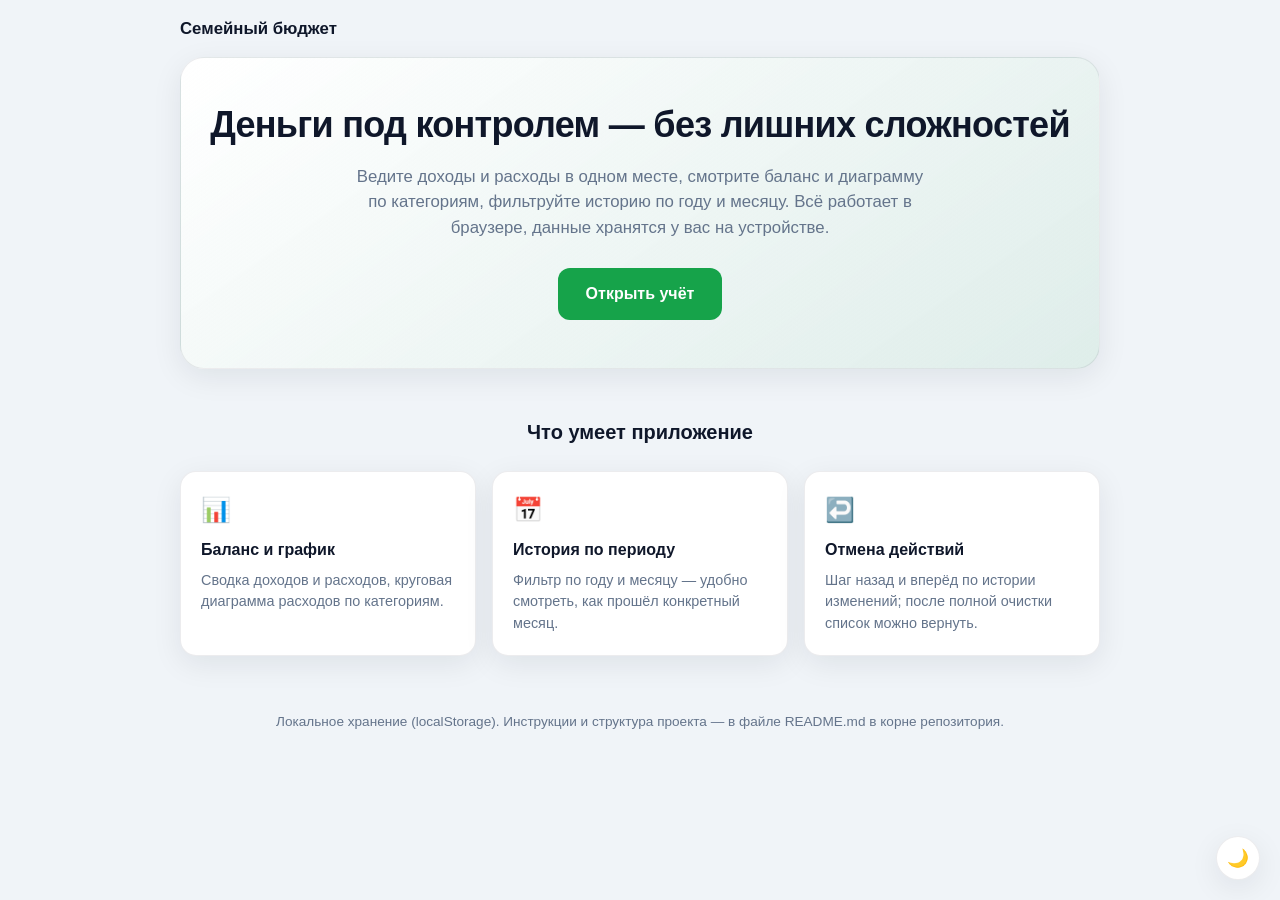
==== index.html @ d7f28ec0 "Добавила файлы сайта" ====
<!DOCTYPE html>
<html lang="ru">
<head>
  <meta charset="UTF-8" />
  <meta name="viewport" content="width=device-width, initial-scale=1.0" />
  <meta name="description" content="Простой семейный бюджет в браузере: доходы, расходы, график и история по месяцам. Без регистрации." />
  <title>Семейный бюджет — главная</title>
  <style>
    *, *::before, *::after { box-sizing: border-box; }
    :root {
      --bg: #f0f4f8;
      --text: #0f172a;
      --muted: #64748b;
      --card: #ffffff;
      --accent: #16a34a;
      --accent-hover: #15803d;
      --border: rgba(15, 23, 42, 0.08);
      --shadow: 0 8px 30px rgba(15, 23, 42, 0.08);
    }
    html[data-theme="dark"] {
      --bg: #0b1220;
      --text: #e2e8f0;
      --muted: #94a3b8;
      --card: #111c33;
      --accent: #22c55e;
      --accent-hover: #4ade80;
      --border: rgba(226, 232, 240, 0.1);
      --shadow: 0 12px 40px rgba(0, 0, 0, 0.35);
    }
    body {
      margin: 0;
      font-family: -apple-system, BlinkMacSystemFont, "Segoe UI", Roboto, sans-serif;
      background: var(--bg);
      color: var(--text);
      line-height: 1.5;
      transition: background 0.2s ease, color 0.2s ease;
    }
    .wrap {
      max-width: 960px;
      margin: 0 auto;
      padding: 0 20px 48px;
    }
    header.site-header {
      display: flex;
      align-items: center;
      justify-content: space-between;
      padding: 16px 0;
      gap: 12px;
    }
    .logo {
      font-weight: 700;
      font-size: 1.05rem;
      color: var(--text);
      text-decoration: none;
    }
    .theme-btn {
      border: 1px solid var(--border);
      background: var(--card);
      border-radius: 999px;
      width: 44px;
      height: 44px;
      cursor: pointer;
      font-size: 1.1rem;
      box-shadow: var(--shadow);
      position: fixed;
      right: 20px;
      bottom: 20px;
      z-index: 1000;
    }
    .hero {
      text-align: center;
      padding: 40px 0 48px;
      border-radius: 24px;
      background: linear-gradient(145deg, var(--card) 0%, rgba(22, 163, 74, 0.08) 100%);
      box-shadow: var(--shadow);
      border: 1px solid var(--border);
    }
    .hero h1 {
      margin: 0 0 12px;
      font-size: clamp(1.6rem, 5vw, 2.25rem);
      letter-spacing: -0.02em;
    }
    .hero p {
      margin: 0 auto 28px;
      max-width: 34em;
      color: var(--muted);
      font-size: 1.05rem;
    }
    .cta-row {
      display: flex;
      flex-wrap: wrap;
      gap: 12px;
      justify-content: center;
    }
    .btn {
      display: inline-flex;
      align-items: center;
      justify-content: center;
      padding: 14px 28px;
      border-radius: 12px;
      font-size: 1rem;
      font-weight: 600;
      text-decoration: none;
      border: none;
      cursor: pointer;
      transition: transform 0.12s ease, background 0.15s ease;
    }
    .btn:active { transform: scale(0.98); }
    .btn-primary {
      background: var(--accent);
      color: #fff;
    }
    .btn-primary:hover { background: var(--accent-hover); }
    .btn-secondary {
      background: transparent;
      color: var(--text);
      border: 1px solid var(--border);
    }
    .btn-secondary:hover {
      background: rgba(15, 23, 42, 0.04);
    }
    html[data-theme="dark"] .btn-secondary:hover {
      background: rgba(255, 255, 255, 0.06);
    }
    .features {
      margin-top: 48px;
    }
    .features h2 {
      text-align: center;
      font-size: 1.25rem;
      margin: 0 0 24px;
    }
    .grid {
      display: grid;
      grid-template-columns: repeat(auto-fit, minmax(220px, 1fr));
      gap: 16px;
    }
    .feature-card {
      background: var(--card);
      border-radius: 16px;
      padding: 20px;
      border: 1px solid var(--border);
      box-shadow: var(--shadow);
    }
    .feature-card h3 {
      margin: 0 0 8px;
      font-size: 1rem;
    }
    .feature-card p {
      margin: 0;
      font-size: 0.9rem;
      color: var(--muted);
    }
    .feature-icon {
      font-size: 1.5rem;
      margin-bottom: 10px;
    }
    footer.site-footer {
      margin-top: 56px;
      text-align: center;
      font-size: 0.85rem;
      color: var(--muted);
    }
    footer.site-footer a {
      color: var(--accent);
    }
    code {
      font-family: ui-monospace, "Cascadia Code", monospace;
      font-size: 0.88em;
      padding: 0.1em 0.35em;
      border-radius: 6px;
      background: rgba(15, 23, 42, 0.06);
    }
    html[data-theme="dark"] code {
      background: rgba(255, 255, 255, 0.08);
    }
  </style>
</head>
<body>
  <div class="wrap">
    <header class="site-header">
      <a class="logo" href="index.html">Семейный бюджет</a>
      <button type="button" class="theme-btn" id="themeLanding" aria-label="Переключить тему">🌙</button>
    </header>

    <section class="hero" aria-labelledby="hero-title">
      <h1 id="hero-title">Деньги под контролем — без лишних сложностей</h1>
      <p>
        Ведите доходы и расходы в одном месте, смотрите баланс и диаграмму по категориям,
        фильтруйте историю по году и месяцу. Всё работает в браузере, данные хранятся у вас на устройстве.
      </p>
      <div class="cta-row">
        <a class="btn btn-primary" href="app.html">Открыть учёт</a>
      </div>
    </section>

    <section class="features" aria-labelledby="feat-title">
      <h2 id="feat-title">Что умеет приложение</h2>
      <div class="grid">
        <article class="feature-card">
          <div class="feature-icon" aria-hidden="true">📊</div>
          <h3>Баланс и график</h3>
          <p>Сводка доходов и расходов, круговая диаграмма расходов по категориям.</p>
        </article>
        <article class="feature-card">
          <div class="feature-icon" aria-hidden="true">📅</div>
          <h3>История по периоду</h3>
          <p>Фильтр по году и месяцу — удобно смотреть, как прошёл конкретный месяц.</p>
        </article>
        <article class="feature-card">
          <div class="feature-icon" aria-hidden="true">↩️</div>
          <h3>Отмена действий</h3>
          <p>Шаг назад и вперёд по истории изменений; после полной очистки список можно вернуть.</p>
        </article>
      </div>
    </section>

    <footer class="site-footer">
      <p>Локальное хранение (localStorage). Инструкции и структура проекта — в файле README.md в корне репозитория.</p>
    </footer>
  </div>

  <script>
    (function(){
      var KEY = "theme";
      function initial(){
        var s = localStorage.getItem(KEY);
        if(s === "light" || s === "dark") return s;
        return window.matchMedia("(prefers-color-scheme: dark)").matches ? "dark" : "light";
      }
      function apply(t){
        document.documentElement.setAttribute("data-theme", t);
        var b = document.getElementById("themeLanding");
        if(b) b.textContent = t === "dark" ? "☀️" : "🌙";
      }
      apply(initial());
      document.getElementById("themeLanding").addEventListener("click", function(){
        var cur = document.documentElement.getAttribute("data-theme") || "light";
        var next = cur === "dark" ? "light" : "dark";
        localStorage.setItem(KEY, next);
        apply(next);
      });
    })();
  </script>
</body>
</html>
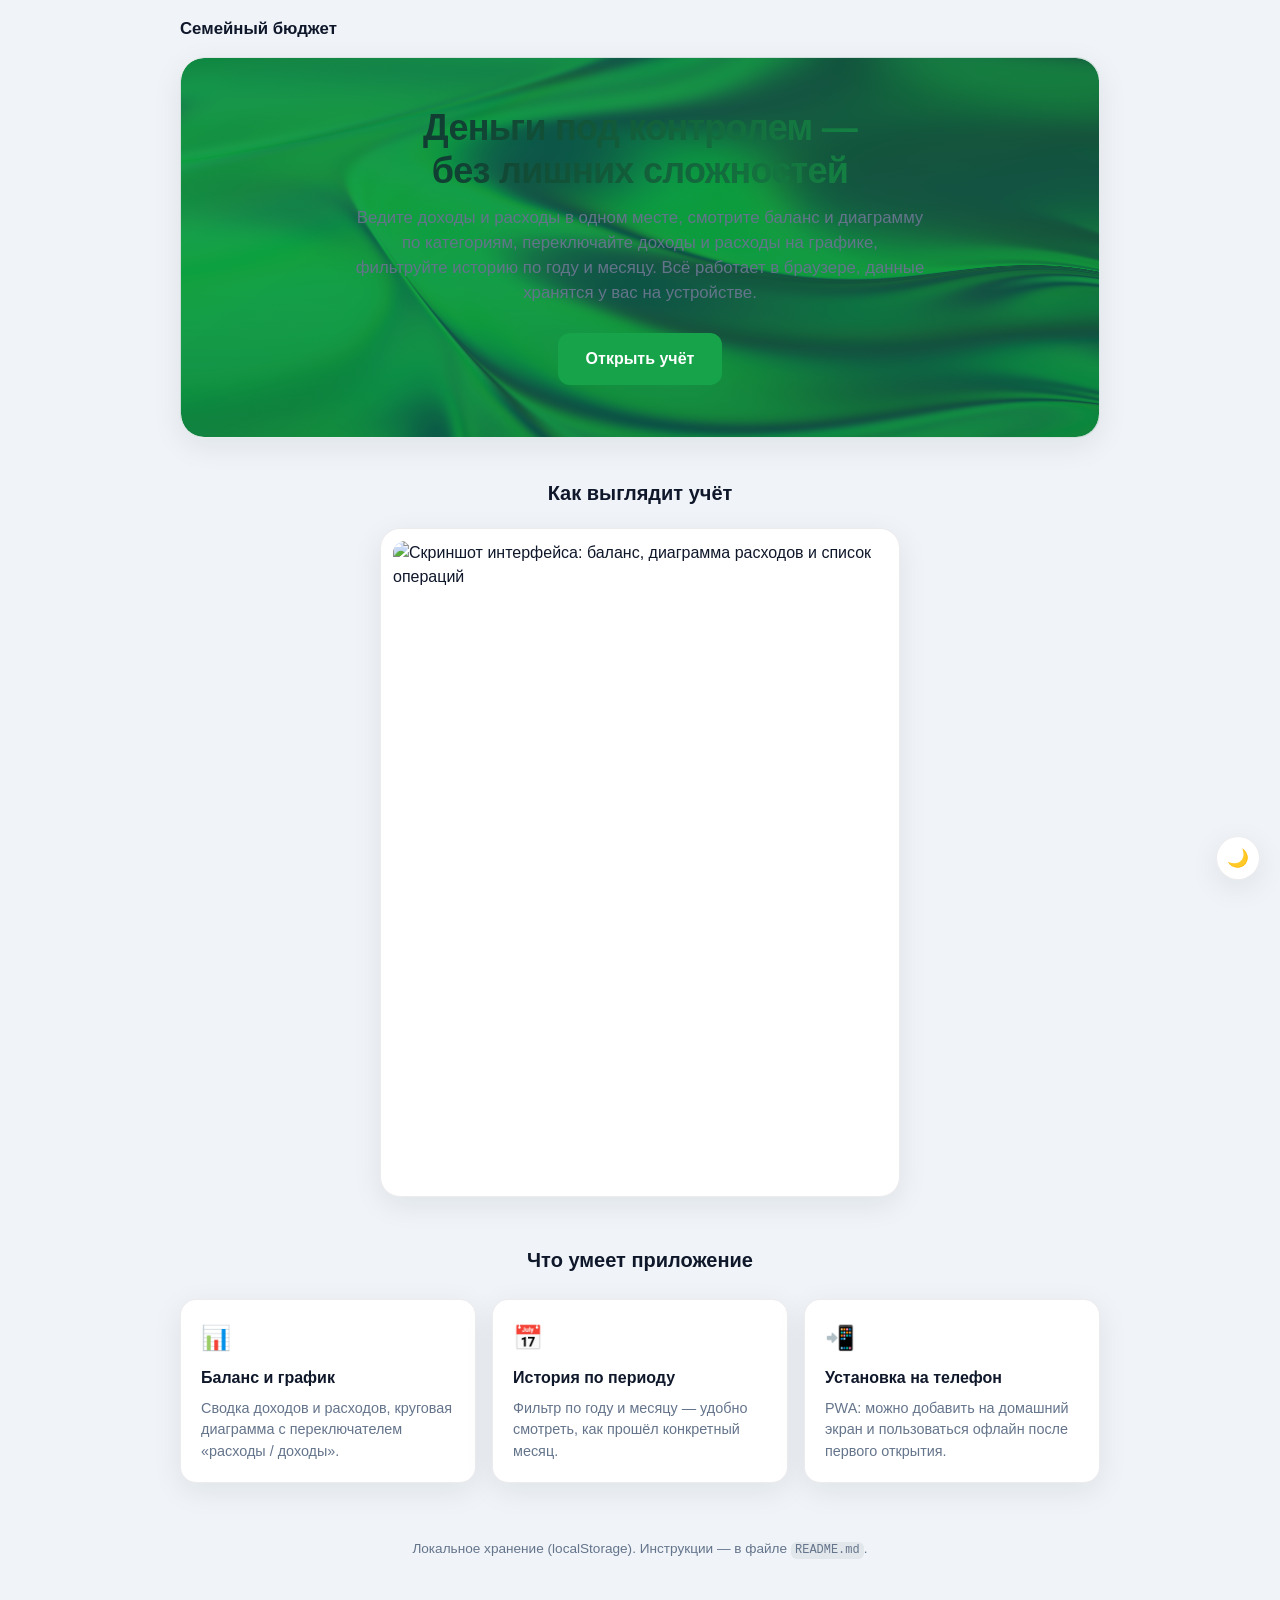
==== commit c5686438: "Добавлены изменения в анимацию" ====
--- a/index.html
+++ b/index.html
@@ -4,177 +4,12 @@
   <meta charset="UTF-8" />
   <meta name="viewport" content="width=device-width, initial-scale=1.0" />
   <meta name="description" content="Простой семейный бюджет в браузере: доходы, расходы, график и история по месяцам. Без регистрации." />
+  <meta name="theme-color" content="#16a34a" />
+  <link rel="manifest" href="manifest.json" />
+  <link rel="icon" href="icons/icon.svg" type="image/svg+xml" />
   <title>Семейный бюджет — главная</title>
-  <style>
-    *, *::before, *::after { box-sizing: border-box; }
-    :root {
-      --bg: #f0f4f8;
-      --text: #0f172a;
-      --muted: #64748b;
-      --card: #ffffff;
-      --accent: #16a34a;
-      --accent-hover: #15803d;
-      --border: rgba(15, 23, 42, 0.08);
-      --shadow: 0 8px 30px rgba(15, 23, 42, 0.08);
-    }
-    html[data-theme="dark"] {
-      --bg: #0b1220;
-      --text: #e2e8f0;
-      --muted: #94a3b8;
-      --card: #111c33;
-      --accent: #22c55e;
-      --accent-hover: #4ade80;
-      --border: rgba(226, 232, 240, 0.1);
-      --shadow: 0 12px 40px rgba(0, 0, 0, 0.35);
-    }
-    body {
-      margin: 0;
-      font-family: -apple-system, BlinkMacSystemFont, "Segoe UI", Roboto, sans-serif;
-      background: var(--bg);
-      color: var(--text);
-      line-height: 1.5;
-      transition: background 0.2s ease, color 0.2s ease;
-    }
-    .wrap {
-      max-width: 960px;
-      margin: 0 auto;
-      padding: 0 20px 48px;
-    }
-    header.site-header {
-      display: flex;
-      align-items: center;
-      justify-content: space-between;
-      padding: 16px 0;
-      gap: 12px;
-    }
-    .logo {
-      font-weight: 700;
-      font-size: 1.05rem;
-      color: var(--text);
-      text-decoration: none;
-    }
-    .theme-btn {
-      border: 1px solid var(--border);
-      background: var(--card);
-      border-radius: 999px;
-      width: 44px;
-      height: 44px;
-      cursor: pointer;
-      font-size: 1.1rem;
-      box-shadow: var(--shadow);
-      position: fixed;
-      right: 20px;
-      bottom: 20px;
-      z-index: 1000;
-    }
-    .hero {
-      text-align: center;
-      padding: 40px 0 48px;
-      border-radius: 24px;
-      background: linear-gradient(145deg, var(--card) 0%, rgba(22, 163, 74, 0.08) 100%);
-      box-shadow: var(--shadow);
-      border: 1px solid var(--border);
-    }
-    .hero h1 {
-      margin: 0 0 12px;
-      font-size: clamp(1.6rem, 5vw, 2.25rem);
-      letter-spacing: -0.02em;
-    }
-    .hero p {
-      margin: 0 auto 28px;
-      max-width: 34em;
-      color: var(--muted);
-      font-size: 1.05rem;
-    }
-    .cta-row {
-      display: flex;
-      flex-wrap: wrap;
-      gap: 12px;
-      justify-content: center;
-    }
-    .btn {
-      display: inline-flex;
-      align-items: center;
-      justify-content: center;
-      padding: 14px 28px;
-      border-radius: 12px;
-      font-size: 1rem;
-      font-weight: 600;
-      text-decoration: none;
-      border: none;
-      cursor: pointer;
-      transition: transform 0.12s ease, background 0.15s ease;
-    }
-    .btn:active { transform: scale(0.98); }
-    .btn-primary {
-      background: var(--accent);
-      color: #fff;
-    }
-    .btn-primary:hover { background: var(--accent-hover); }
-    .btn-secondary {
-      background: transparent;
-      color: var(--text);
-      border: 1px solid var(--border);
-    }
-    .btn-secondary:hover {
-      background: rgba(15, 23, 42, 0.04);
-    }
-    html[data-theme="dark"] .btn-secondary:hover {
-      background: rgba(255, 255, 255, 0.06);
-    }
-    .features {
-      margin-top: 48px;
-    }
-    .features h2 {
-      text-align: center;
-      font-size: 1.25rem;
-      margin: 0 0 24px;
-    }
-    .grid {
-      display: grid;
-      grid-template-columns: repeat(auto-fit, minmax(220px, 1fr));
-      gap: 16px;
-    }
-    .feature-card {
-      background: var(--card);
-      border-radius: 16px;
-      padding: 20px;
-      border: 1px solid var(--border);
-      box-shadow: var(--shadow);
-    }
-    .feature-card h3 {
-      margin: 0 0 8px;
-      font-size: 1rem;
-    }
-    .feature-card p {
-      margin: 0;
-      font-size: 0.9rem;
-      color: var(--muted);
-    }
-    .feature-icon {
-      font-size: 1.5rem;
-      margin-bottom: 10px;
-    }
-    footer.site-footer {
-      margin-top: 56px;
-      text-align: center;
-      font-size: 0.85rem;
-      color: var(--muted);
-    }
-    footer.site-footer a {
-      color: var(--accent);
-    }
-    code {
-      font-family: ui-monospace, "Cascadia Code", monospace;
-      font-size: 0.88em;
-      padding: 0.1em 0.35em;
-      border-radius: 6px;
-      background: rgba(15, 23, 42, 0.06);
-    }
-    html[data-theme="dark"] code {
-      background: rgba(255, 255, 255, 0.08);
-    }
-  </style>
+  <link rel="stylesheet" href="css/shared.css" />
+  <link rel="stylesheet" href="css/landing.css" />
 </head>
 <body>
   <div class="wrap">
@@ -184,13 +19,27 @@
     </header>
 
     <section class="hero" aria-labelledby="hero-title">
-      <h1 id="hero-title">Деньги под контролем — без лишних сложностей</h1>
-      <p>
-        Ведите доходы и расходы в одном месте, смотрите баланс и диаграмму по категориям,
-        фильтруйте историю по году и месяцу. Всё работает в браузере, данные хранятся у вас на устройстве.
-      </p>
-      <div class="cta-row">
-        <a class="btn btn-primary" href="app.html">Открыть учёт</a>
+      <div class="hero-bg" id="heroIridescence" aria-hidden="true"></div>
+      <div class="hero-inner">
+        <h1 id="hero-title">
+          <span class="hero-title-line">Деньги под контролем —</span>
+          <span class="hero-title-line hero-title-line--2">без лишних сложностей</span>
+        </h1>
+        <p>
+          Ведите доходы и расходы в одном месте, смотрите баланс и диаграмму по категориям,
+          переключайте доходы и расходы на графике, фильтруйте историю по году и месяцу.
+          Всё работает в браузере, данные хранятся у вас на устройстве.
+        </p>
+        <div class="cta-row">
+          <a class="btn btn-primary" href="app.html">Открыть учёт</a>
+        </div>
+      </div>
+    </section>
+
+    <section class="demo-section" aria-labelledby="demo-title">
+      <h2 id="demo-title">Как выглядит учёт</h2>
+      <div class="demo-frame">
+        <img src="assets/app-preview.svg" width="400" height="520" alt="Скриншот интерфейса: баланс, диаграмма расходов и список операций" loading="lazy" />
       </div>
     </section>
 
@@ -200,7 +49,7 @@
         <article class="feature-card">
           <div class="feature-icon" aria-hidden="true">📊</div>
           <h3>Баланс и график</h3>
-          <p>Сводка доходов и расходов, круговая диаграмма расходов по категориям.</p>
+          <p>Сводка доходов и расходов, круговая диаграмма с переключателем «расходы / доходы».</p>
         </article>
         <article class="feature-card">
           <div class="feature-icon" aria-hidden="true">📅</div>
@@ -208,39 +57,20 @@
           <p>Фильтр по году и месяцу — удобно смотреть, как прошёл конкретный месяц.</p>
         </article>
         <article class="feature-card">
-          <div class="feature-icon" aria-hidden="true">↩️</div>
-          <h3>Отмена действий</h3>
-          <p>Шаг назад и вперёд по истории изменений; после полной очистки список можно вернуть.</p>
+          <div class="feature-icon" aria-hidden="true">📲</div>
+          <h3>Установка на телефон</h3>
+          <p>PWA: можно добавить на домашний экран и пользоваться офлайн после первого открытия.</p>
         </article>
       </div>
     </section>
 
     <footer class="site-footer">
-      <p>Локальное хранение (localStorage). Инструкции и структура проекта — в файле README.md в корне репозитория.</p>
+      <p>Локальное хранение (localStorage). Инструкции — в файле <code>README.md</code>.</p>
     </footer>
   </div>
 
-  <script>
-    (function(){
-      var KEY = "theme";
-      function initial(){
-        var s = localStorage.getItem(KEY);
-        if(s === "light" || s === "dark") return s;
-        return window.matchMedia("(prefers-color-scheme: dark)").matches ? "dark" : "light";
-      }
-      function apply(t){
-        document.documentElement.setAttribute("data-theme", t);
-        var b = document.getElementById("themeLanding");
-        if(b) b.textContent = t === "dark" ? "☀️" : "🌙";
-      }
-      apply(initial());
-      document.getElementById("themeLanding").addEventListener("click", function(){
-        var cur = document.documentElement.getAttribute("data-theme") || "light";
-        var next = cur === "dark" ? "light" : "dark";
-        localStorage.setItem(KEY, next);
-        apply(next);
-      });
-    })();
-  </script>
+  <script src="js/theme.js"></script>
+  <script src="js/landing-init.js"></script>
+  <script src="js/iridescence.js" defer></script>
 </body>
 </html>
--- a/css/shared.css
+++ b/css/shared.css
@@ -0,0 +1,105 @@
+/* Общие переменные темы и базовые компоненты */
+*, *::before, *::after { box-sizing: border-box; }
+
+:root {
+  --bg: #f0f4f8;
+  --text: #0f172a;
+  --muted: #64748b;
+  --card: #ffffff;
+  --accent: #16a34a;
+  --accent-hover: #15803d;
+  --border: rgba(15, 23, 42, 0.08);
+  --shadow: 0 8px 30px rgba(15, 23, 42, 0.08);
+  --danger: #ef4444;
+  --success: #16a34a;
+  --input-bg: #ffffff;
+  --input-border: rgba(15, 23, 42, 0.18);
+}
+
+html[data-theme="dark"] {
+  --bg: #0b1220;
+  --text: #e2e8f0;
+  --muted: #94a3b8;
+  --card: #111c33;
+  --accent: #22c55e;
+  --accent-hover: #4ade80;
+  --border: rgba(226, 232, 240, 0.1);
+  --shadow: 0 12px 40px rgba(0, 0, 0, 0.35);
+  --danger: #fb7185;
+  --success: #4ade80;
+  --input-bg: #0b1220;
+  --input-border: rgba(226, 232, 240, 0.2);
+}
+
+body {
+  margin: 0;
+  font-family: -apple-system, BlinkMacSystemFont, "Segoe UI", Roboto, sans-serif;
+  background: var(--bg);
+  color: var(--text);
+  line-height: 1.5;
+  transition: background 0.2s ease, color 0.2s ease;
+}
+
+.btn {
+  display: inline-flex;
+  align-items: center;
+  justify-content: center;
+  padding: 14px 28px;
+  border-radius: 12px;
+  font-size: 1rem;
+  font-weight: 600;
+  text-decoration: none;
+  border: none;
+  cursor: pointer;
+  transition: transform 0.12s ease, background 0.15s ease;
+}
+
+.btn:active { transform: scale(0.98); }
+
+.btn-primary {
+  background: var(--accent);
+  color: #fff;
+}
+
+.btn-primary:hover { background: var(--accent-hover); }
+
+.btn-secondary {
+  background: transparent;
+  color: var(--text);
+  border: 1px solid var(--border);
+}
+
+.btn-secondary:hover {
+  background: rgba(15, 23, 42, 0.04);
+}
+
+html[data-theme="dark"] .btn-secondary:hover {
+  background: rgba(255, 255, 255, 0.06);
+}
+
+.theme-btn {
+  border: 1px solid var(--border);
+  background: var(--card);
+  border-radius: 999px;
+  width: 44px;
+  height: 44px;
+  cursor: pointer;
+  font-size: 1.1rem;
+  box-shadow: var(--shadow);
+  position: fixed;
+  right: 20px;
+  bottom: 20px;
+  z-index: 1000;
+}
+
+code {
+  font-family: ui-monospace, "Cascadia Code", monospace;
+  font-size: 0.88em;
+  padding: 0.1em 0.35em;
+  border-radius: 6px;
+  background: rgba(15, 23, 42, 0.06);
+}
+
+html[data-theme="dark"] code {
+  background: rgba(255, 255, 255, 0.08);
+}
--- a/css/landing.css
+++ b/css/landing.css
@@ -0,0 +1,249 @@
+.wrap {
+  max-width: 960px;
+  margin: 0 auto;
+  padding: 0 20px 48px;
+}
+
+header.site-header {
+  display: flex;
+  align-items: center;
+  justify-content: space-between;
+  padding: 16px 0;
+  gap: 12px;
+}
+
+.logo {
+  font-weight: 700;
+  font-size: 1.05rem;
+  color: var(--text);
+  text-decoration: none;
+}
+
+.hero {
+  position: relative;
+  overflow: hidden;
+  text-align: center;
+  padding: 48px 20px 52px;
+  border-radius: 24px;
+  border: 1px solid var(--border);
+  box-shadow: var(--shadow);
+  min-height: 240px;
+  background: linear-gradient(145deg, var(--card) 0%, rgba(22, 163, 74, 0.12) 100%);
+}
+
+.hero-bg {
+  position: absolute;
+  inset: 0;
+  z-index: 0;
+  overflow: hidden;
+  pointer-events: none;
+}
+
+.hero-bg canvas {
+  position: absolute;
+  inset: 0;
+  width: 100% !important;
+  height: 100% !important;
+  display: block;
+}
+
+.hero-bg--active {
+  opacity: 1;
+  mix-blend-mode: multiply;
+}
+
+html[data-theme="dark"] .hero-bg--active {
+  mix-blend-mode: screen;
+  opacity: 0.75;
+}
+
+/* CSS-запасной вариант, если WebGL недоступен */
+.hero-bg--fallback {
+  background: linear-gradient(
+    120deg,
+    rgba(22, 163, 74, 0.25),
+    rgba(56, 189, 248, 0.2),
+    rgba(22, 163, 74, 0.25)
+  );
+  background-size: 240% 240%;
+  animation: heroMesh 8s ease-in-out infinite;
+}
+
+@keyframes heroMesh {
+  0%, 100% { background-position: 0% 50%; }
+  50% { background-position: 100% 50%; }
+}
+
+.hero-inner {
+  position: relative;
+  z-index: 1;
+}
+
+.hero h1 {
+  margin: 0 0 12px;
+  font-size: clamp(1.6rem, 5vw, 2.25rem);
+  letter-spacing: -0.02em;
+  line-height: 1.2;
+}
+
+.hero-title-line {
+  display: block;
+  opacity: 0;
+  transform: translateY(22px) scale(0.98);
+  filter: blur(4px);
+  color: transparent;
+  background: linear-gradient(
+    105deg,
+    var(--text) 0%,
+    var(--accent) 45%,
+    var(--text) 90%
+  );
+  background-size: 220% auto;
+  -webkit-background-clip: text;
+  background-clip: text;
+  animation:
+    heroTitleIn 1.1s cubic-bezier(0.22, 1, 0.36, 1) forwards,
+    heroShimmer 6s linear 1.15s infinite;
+}
+
+.hero-title-line--2 {
+  animation:
+    heroTitleIn 1.1s cubic-bezier(0.22, 1, 0.36, 1) 0.18s forwards,
+    heroShimmer 6s linear 1.33s infinite;
+}
+
+@keyframes heroTitleIn {
+  to {
+    opacity: 1;
+    transform: translateY(0) scale(1);
+    filter: blur(0);
+  }
+}
+
+@keyframes heroShimmer {
+  0% { background-position: 0% center; }
+  100% { background-position: 220% center; }
+}
+
+@media (prefers-reduced-motion: reduce) {
+  .hero-title-line {
+    opacity: 1;
+    transform: none;
+    filter: none;
+    animation: none;
+  }
+  .hero-title-line {
+    color: var(--text);
+    background: none;
+    -webkit-background-clip: unset;
+    background-clip: unset;
+    animation: none;
+  }
+  .hero-bg--fallback { animation: none; }
+}
+
+.hero p {
+  margin: 0 auto 28px;
+  max-width: 34em;
+  color: var(--muted);
+  font-size: 1.05rem;
+  opacity: 0;
+  transform: translateY(12px);
+  animation: heroFadeIn 0.85s ease 0.4s forwards;
+}
+
+@keyframes heroFadeIn {
+  to {
+    opacity: 1;
+    transform: translateY(0);
+  }
+}
+
+.cta-row {
+  display: flex;
+  flex-wrap: wrap;
+  gap: 12px;
+  justify-content: center;
+  opacity: 0;
+  transform: translateY(10px);
+  animation: heroFadeIn 0.85s ease 0.55s forwards;
+}
+
+.demo-section {
+  margin-top: 40px;
+}
+
+.demo-section h2 {
+  text-align: center;
+  font-size: 1.25rem;
+  margin: 0 0 20px;
+}
+
+.demo-frame {
+  background: var(--card);
+  border-radius: 20px;
+  border: 1px solid var(--border);
+  box-shadow: var(--shadow);
+  padding: 12px;
+  max-width: 520px;
+  margin: 0 auto;
+}
+
+.demo-frame img,
+.demo-frame svg {
+  display: block;
+  width: 100%;
+  height: auto;
+  border-radius: 12px;
+}
+
+.features {
+  margin-top: 48px;
+}
+
+.features h2 {
+  text-align: center;
+  font-size: 1.25rem;
+  margin: 0 0 24px;
+}
+
+.grid {
+  display: grid;
+  grid-template-columns: repeat(auto-fit, minmax(220px, 1fr));
+  gap: 16px;
+}
+
+.feature-card {
+  background: var(--card);
+  border-radius: 16px;
+  padding: 20px;
+  border: 1px solid var(--border);
+  box-shadow: var(--shadow);
+}
+
+.feature-card h3 {
+  margin: 0 0 8px;
+  font-size: 1rem;
+}
+
+.feature-card p {
+  margin: 0;
+  font-size: 0.9rem;
+  color: var(--muted);
+}
+
+.feature-icon {
+  font-size: 1.5rem;
+  margin-bottom: 10px;
+}
+
+footer.site-footer {
+  margin-top: 56px;
+  text-align: center;
+  font-size: 0.85rem;
+  color: var(--muted);
+}
+
+footer.site-footer a {
+  color: var(--accent);
+}
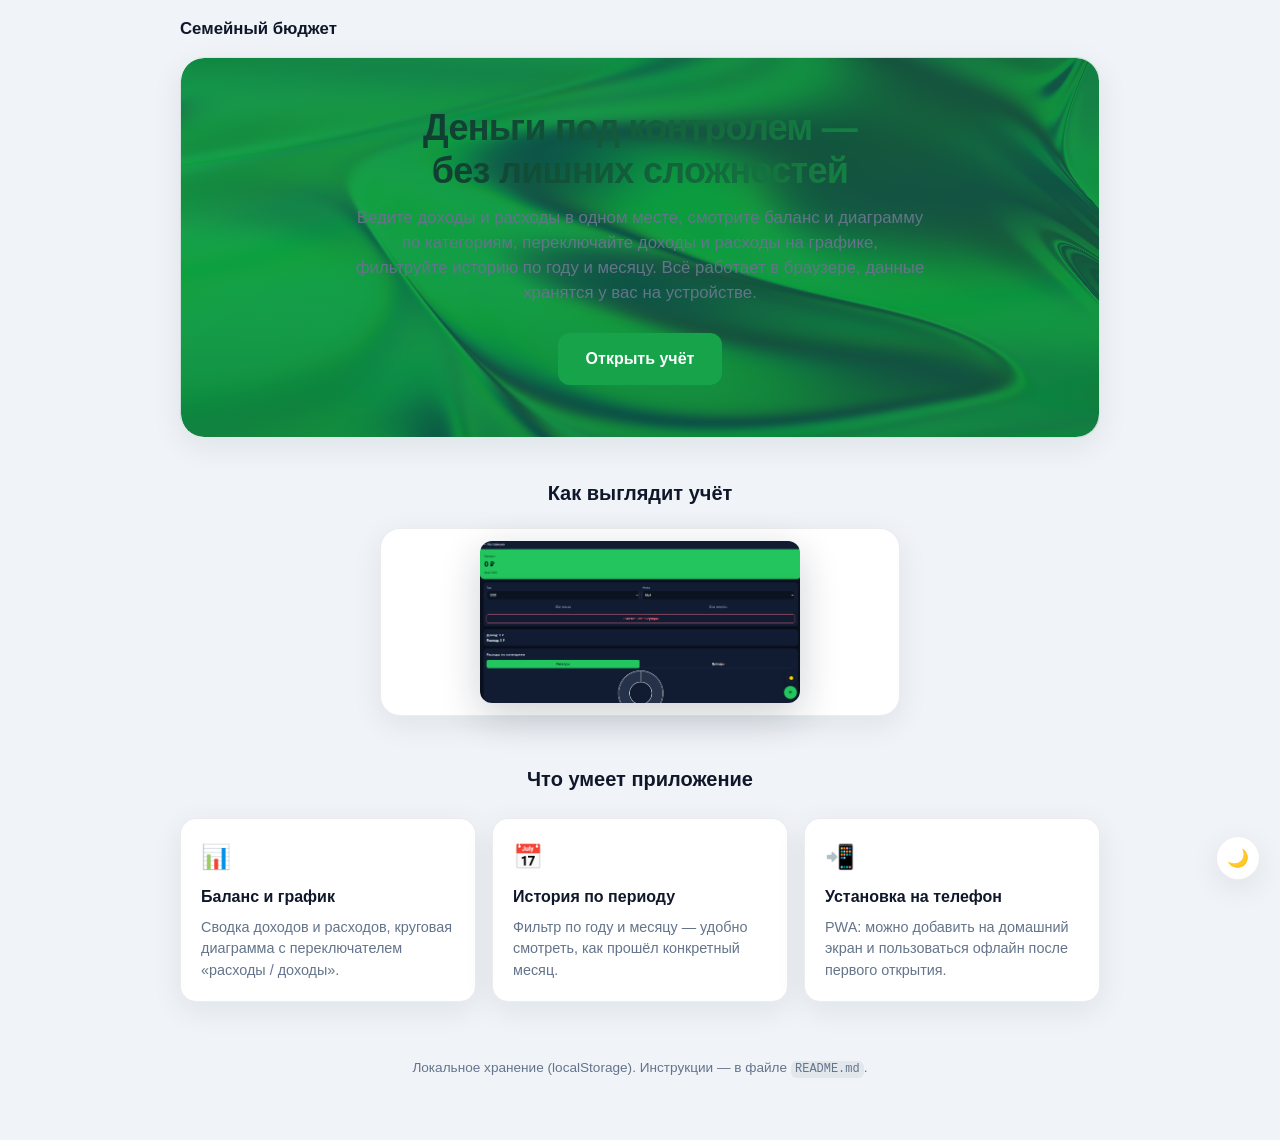
==== commit 9794a8ca: "Добавлено фото в блок Как выглядит учёт" ====
--- a/index.html
+++ b/index.html
@@ -39,7 +39,14 @@
     <section class="demo-section" aria-labelledby="demo-title">
       <h2 id="demo-title">Как выглядит учёт</h2>
       <div class="demo-frame">
-        <img src="assets/app-preview.svg" width="400" height="520" alt="Скриншот интерфейса: баланс, диаграмма расходов и список операций" loading="lazy" />
+        <img
+          src="assets/app-screenshot.png"
+          width="390"
+          height="844"
+          alt="Скриншот приложения: баланс, фильтр по месяцу, переключатель расходов и доходов, диаграмма"
+          loading="lazy"
+          class="demo-screenshot"
+        />
       </div>
     </section>
 
--- a/css/landing.css
+++ b/css/landing.css
@@ -197,6 +197,16 @@
   border-radius: 12px;
 }
 
+.demo-screenshot {
+  max-width: 320px;
+  margin: 0 auto;
+  box-shadow: 0 12px 40px rgba(15, 23, 42, 0.2);
+}
+
+html[data-theme="dark"] .demo-screenshot {
+  box-shadow: 0 16px 48px rgba(0, 0, 0, 0.45);
+}
+
 .features {
   margin-top: 48px;
 }
